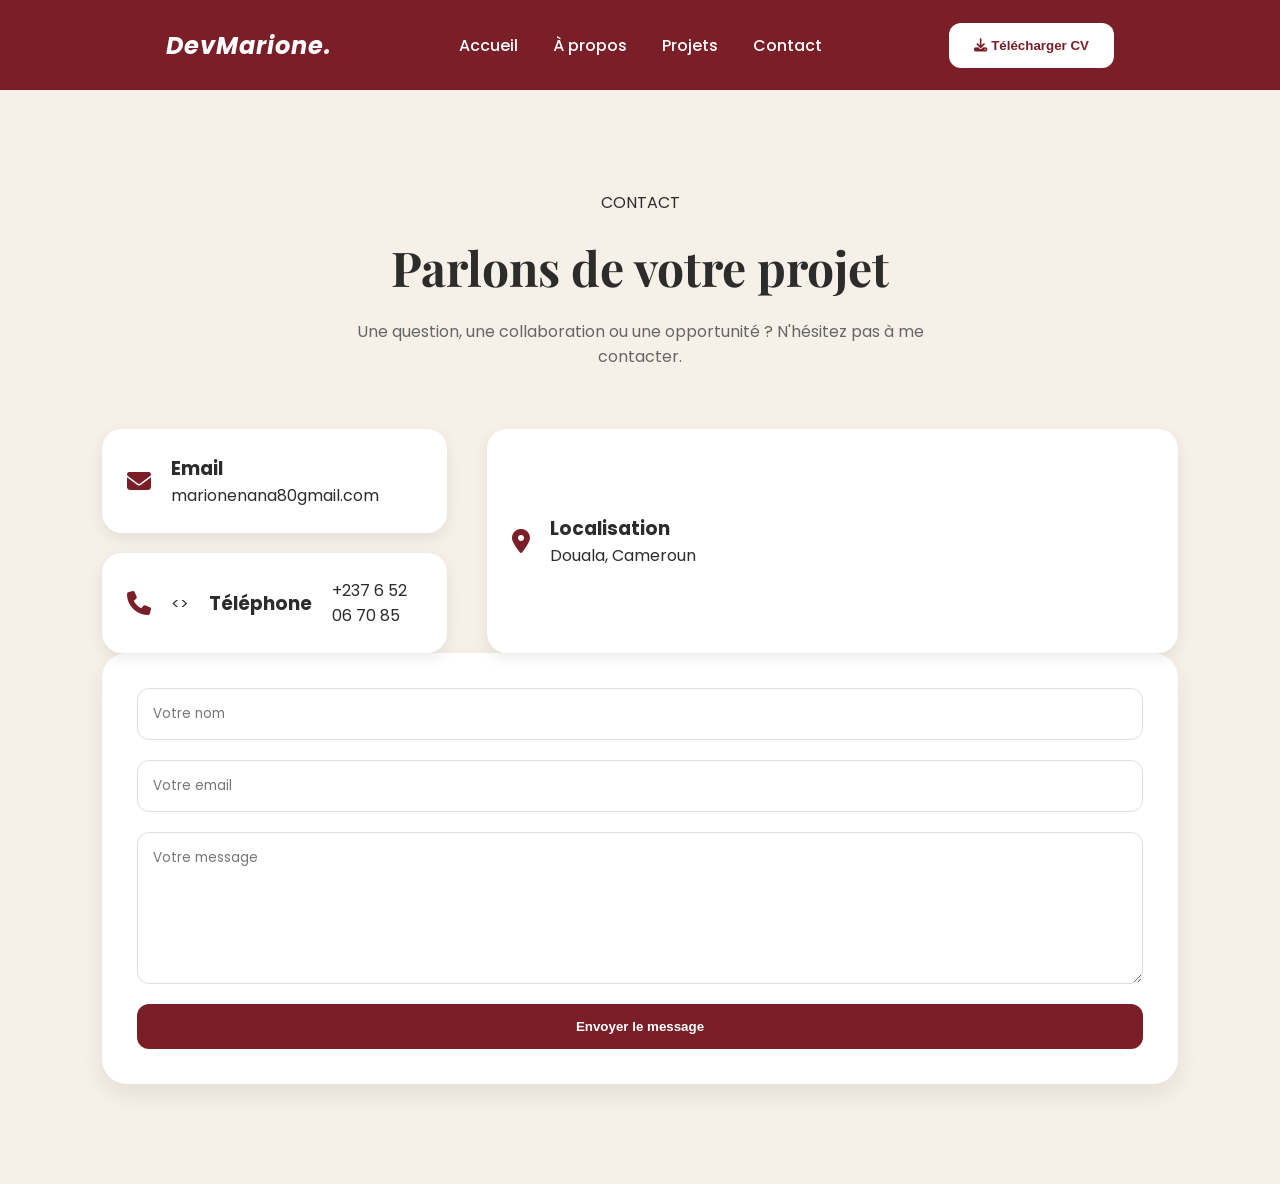
==== contact.html @ dcf4cb87 "portfolio" ====
<!DOCTYPE html>
<html lang="fr">
<head>
    <meta charset="UTF-8">
    <meta name="viewport" content="width=device-width, initial-scale=1.0">
    <title>Portfolio | Marione</title>

    <link rel="stylesheet" href="cont.css">

    <link rel="stylesheet"
        href="https://cdnjs.cloudflare.com/ajax/libs/font-awesome/6.6.0/css/all.min.css">
      
</head>
<body>

    <header>
        <h2 class="logo">DevMarione.</h2>

        <nav>
            <a href="index.html">Accueil</a>
            <a href="apropos.html">À propos</a>
            <a href="projet.html">Projets</a>
            <a href="contact.html">Contact</a>
        </nav>

        <button class="cv-btn">
            <i class="fa-solid fa-download"></i>
            Télécharger CV
        </button>
    </header>

    <section class="contact">

    <div class="contact-header">

        <span class="section-badge">
            CONTACT
        </span>

        <h1>Parlons de votre projet</h1>

        <p>
            Une question, une collaboration ou une opportunité ?
            N'hésitez pas à me contacter.
        </p>

    </div>

    <div class="contact-container">

        <!-- Informations -->

        <div class="contact-info">

            <div class="info-card">
                <i class="fa-solid fa-envelope"></i>

                <div>
                    <h3>Email</h3>
                    <p>marionenana80gmail.com</p>
                </div>
            </div>

            <div class="info-card">
                <i class="fa-solid fa-phone"></i>

                <>
                    <h3>Téléphone</h3>    

                    <p>+237 6 52 06 70 85</p>
                </div>
            </div>

            <div class="info-card">
                <i class="fa-solid fa-location-dot"></i>    

                <div>
                    <h3>Localisation</h3>
                    <p>Douala, Cameroun</p>
                </div>
            </div>

        </div>

        <!-- Formulaire -->

        <form action="https://formsubmit.co/marionenana80@gmail.com" method="POST" class="contact-form">

            <input
                type="text"
                placeholder="Votre nom"
                required
            >

            <input
                type="email"
                placeholder="Votre email"
                required
            >

            <textarea
                placeholder="Votre message"
                rows="6"
                required
            ></textarea>

            <button type="submit">
                Envoyer le message
            </button>

        </form>

    </div>

</section>
</body>
</html>
---- cont.css ----
@import url('https://fonts.googleapis.com/css2?family=Playfair+Display:wght@600;700&family=Poppins:wght@300;400;500;600&display=swap');

*{
    margin:0;
    padding:0;
    box-sizing:border-box;
}

body{
    font-family:'Poppins', sans-serif;
    background:#F6F0E8;
    color:#2c2c2c;
}
img{
    max-width:100%;
    height:auto;
}

/* HEADER */

header{
    background:#7A1F28;
    height:90px;

    display:flex;
    justify-content:space-around;
    align-items:center;

    padding:0 8%;
    position: sticky;
    top: 0;
    z-index: 9999;
}

.logo{
    font-style: italic;
    color:white;
    letter-spacing: 1px;
    font-weight:700;
    
}

nav{
    display:flex;
    gap:35px;
}

nav a{
    text-decoration:none;
    color:white;
    font-weight:500;
}
nav a:hover {
    text-decoration: underline;
}

.cv-btn{
    background:white;
    border:none;
    padding:15px 25px;
    border-radius:12px;

    color:#7A1F28;
    font-weight:600;
    cursor:pointer;
}

.about{
    padding:100px 8%;

    display:flex;
    align-items:center;
    justify-content:space-between;
    gap:70px;
}

.about-image{
    flex:1;
    display:flex;
    justify-content:center;
    position:relative;
}
/* ===================== */
/* CONTACT */
/* ===================== */

.contact{
    padding:100px 8%;
}

.contact-header{
    text-align:center;
    margin-bottom:60px;
}

.contact-header h1{
    font-family:'Playfair Display', serif;
    font-size:3rem;
    margin:20px 0;
}

.contact-header p{
    color:#666;
    max-width:600px;
    margin:auto;
}

.contact-container{
    display:grid;
    grid-template-columns:1fr 2fr;
    gap:40px;
}

/* INFOS */

.contact-info{
    display:flex;
    flex-direction:column;
    gap:20px;
}

.info-card{
    background:white;

    padding:25px;

    border-radius:20px;

    display:flex;
    gap:20px;
    align-items:center;

    box-shadow:0 5px 15px rgba(0,0,0,.08);
}

.info-card i{
    font-size:1.5rem;
    color:#7A1F28;
}

/* FORMULAIRE */

.contact-form{
    background:white;

    padding:35px;

    border-radius:25px;

    box-shadow:0 10px 25px rgba(0,0,0,.08);

    display:flex;
    flex-direction:column;
    gap:20px;
}

.contact-form input,
.contact-form textarea{

    width:100%;

    padding:15px;

    border:1px solid #ddd;

    border-radius:12px;

    font-family:'Poppins', sans-serif;

    outline:none;
}

.contact-form input:focus,
.contact-form textarea:focus{

    border-color:#7A1F28;
}

.contact-form button{

    border:none;

    background:#7A1F28;
    color:white;

    padding:15px;

    border-radius:12px;

    cursor:pointer;

    font-weight:600;
}

@media screen and (max-width:768px){

    .contact{
        padding:70px 20px;
    }

    .contact-header h1{
        font-size:2.3rem;
    }

    .contact-container{
        grid-template-columns:1fr;
    }

}
@media screen and (max-width: 768px){

    header{
        flex-direction: column;
        height: auto;
        padding: 20px;
        gap: 20px;
    }

    nav{
        flex-wrap: wrap;
        justify-content: center;
        gap: 15px;
    }

    .cv-btn{
        width: 100%;
        max-width: 250px;
    }
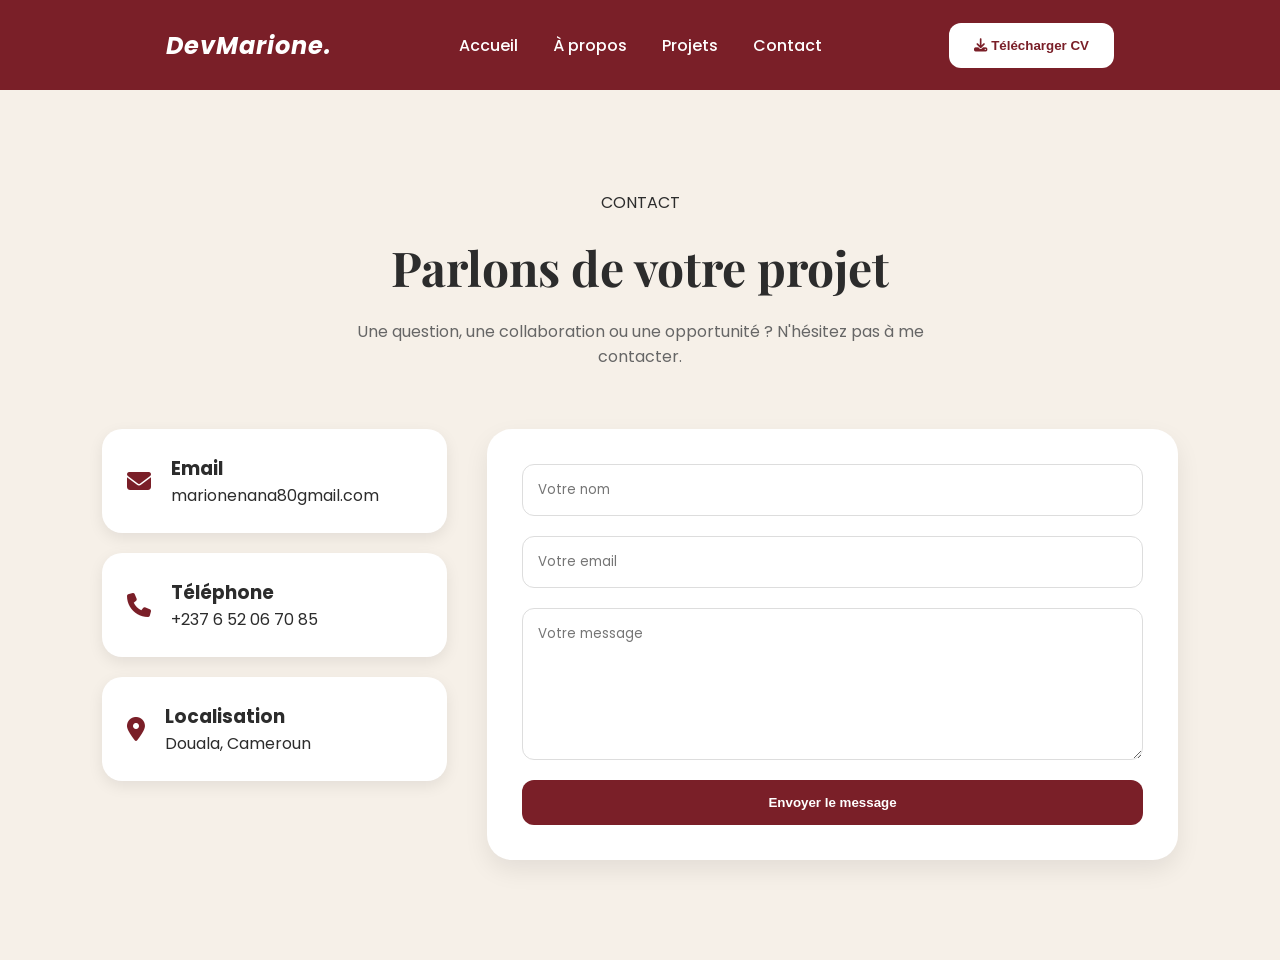
==== commit 73b1b00b: "modification balise" ====
--- a/contact.html
+++ b/contact.html
@@ -17,7 +17,7 @@
         <h2 class="logo">DevMarione.</h2>
 
         <nav>
-            <a href="index.html">Accueil</a>
+            <a href="portfolio.html">Accueil</a>
             <a href="apropos.html">À propos</a>
             <a href="projet.html">Projets</a>
             <a href="contact.html">Contact</a>
@@ -64,7 +64,7 @@
             <div class="info-card">
                 <i class="fa-solid fa-phone"></i>
 
-                <>
+                <div>
                     <h3>Téléphone</h3>    
 
                     <p>+237 6 52 06 70 85</p>
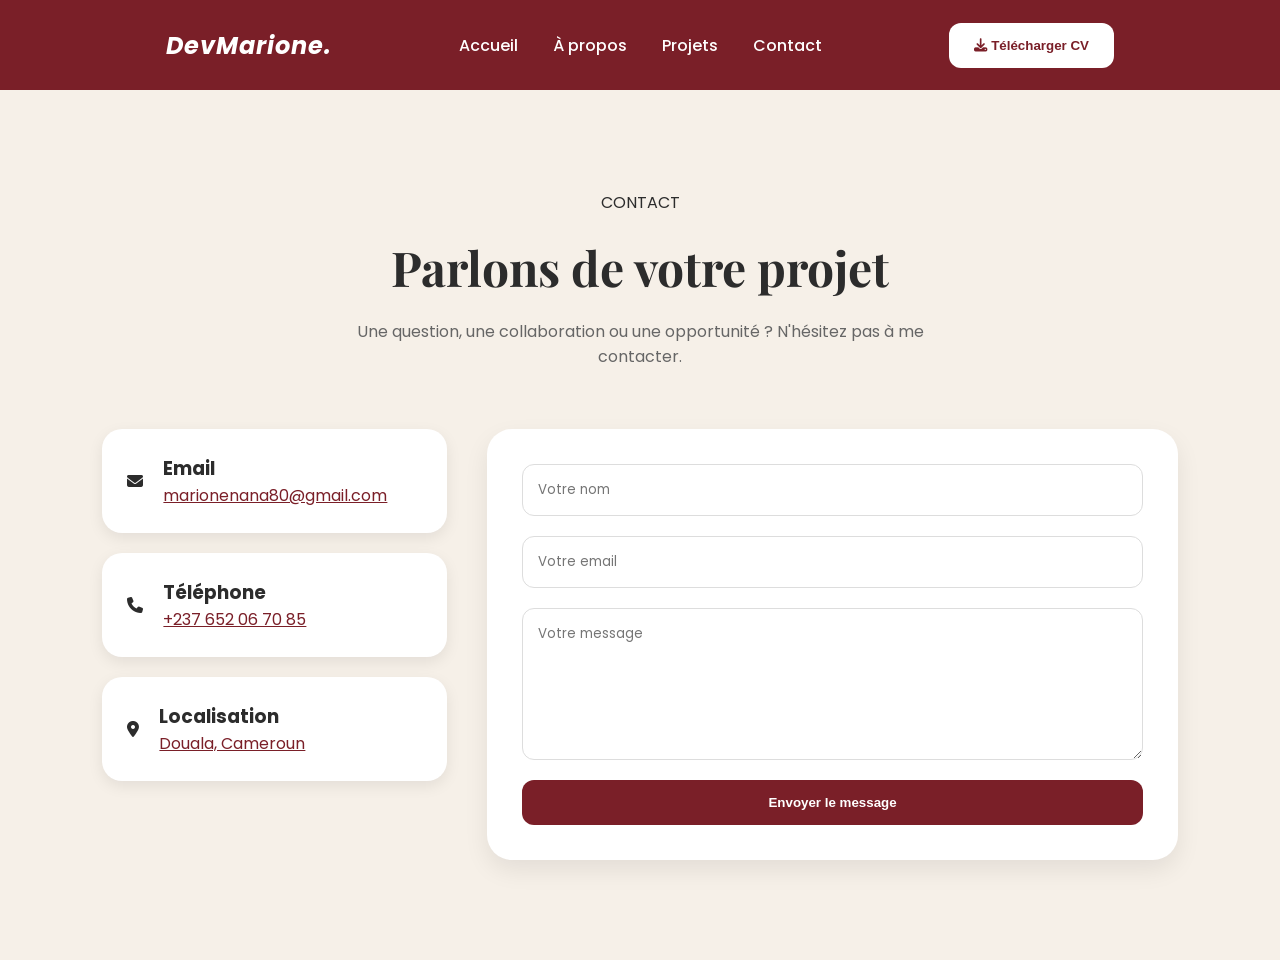
==== commit 17ed3016: "contact" ====
--- a/contact.html
+++ b/contact.html
@@ -46,7 +46,7 @@
 
     </div>
 
-    <div class="contact-container">
+     <div class="contact-container">
 
         <!-- Informations -->
 
@@ -57,7 +57,7 @@
 
                 <div>
                     <h3>Email</h3>
-                    <p>marionenana80gmail.com</p>
+                    <a href="mailto:marionenana80@gmail.com"> marionenana80@gmail.com</a>
                 </div>
             </div>
 
@@ -67,7 +67,7 @@
                 <div>
                     <h3>Téléphone</h3>    
 
-                    <p>+237 6 52 06 70 85</p>
+                      <a href="tel:+237652067085">+237 652 06 70 85</a>
                 </div>
             </div>
 
@@ -76,7 +76,9 @@
 
                 <div>
                     <h3>Localisation</h3>
-                    <p>Douala, Cameroun</p>
+                    <a href="https://maps.google.com/?q=Douala,Cameroun" target="_blank">
+    Douala, Cameroun
+</a>
                 </div>
             </div>
 
--- a/cont.css
+++ b/cont.css
@@ -133,8 +133,8 @@
     box-shadow:0 5px 15px rgba(0,0,0,.08);
 }
 
-.info-card i{
-    font-size:1.5rem;
+.info-card a{
+    font-size:1.0rem;
     color:#7A1F28;
 }
 
